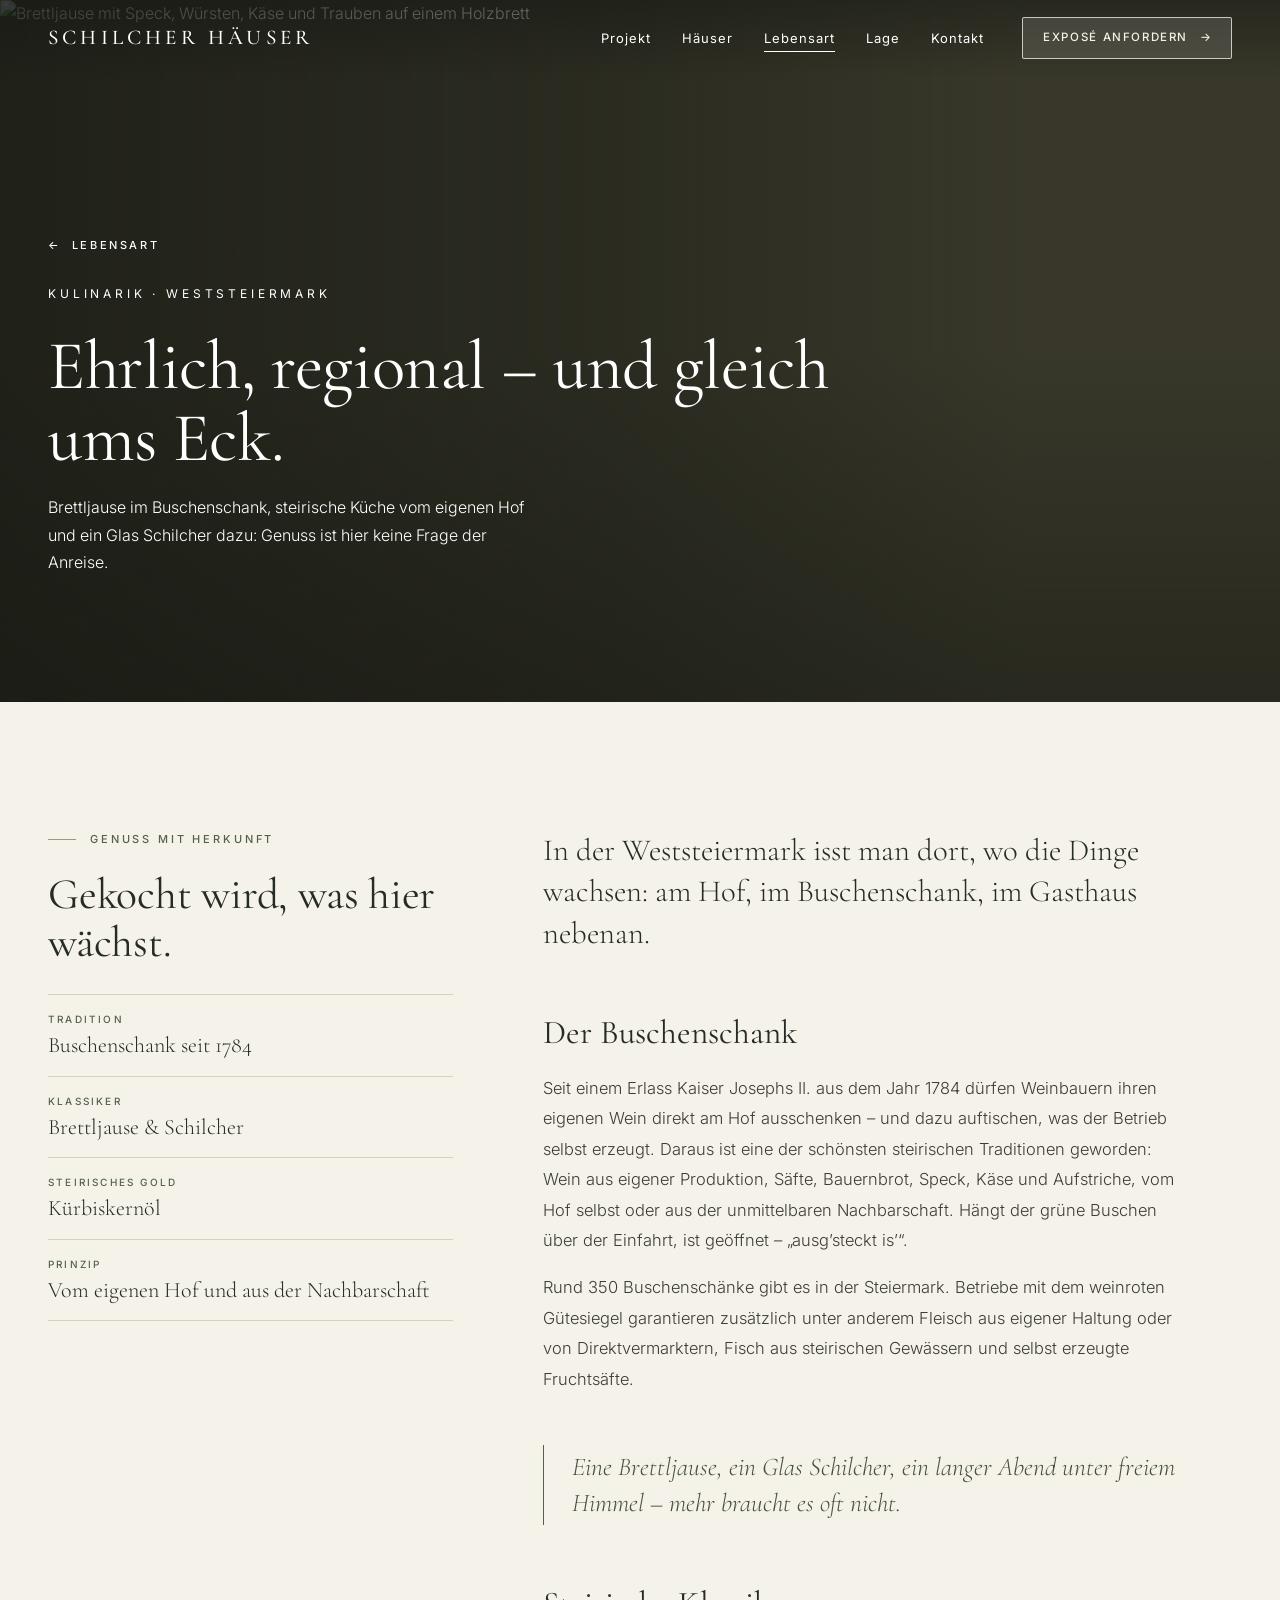
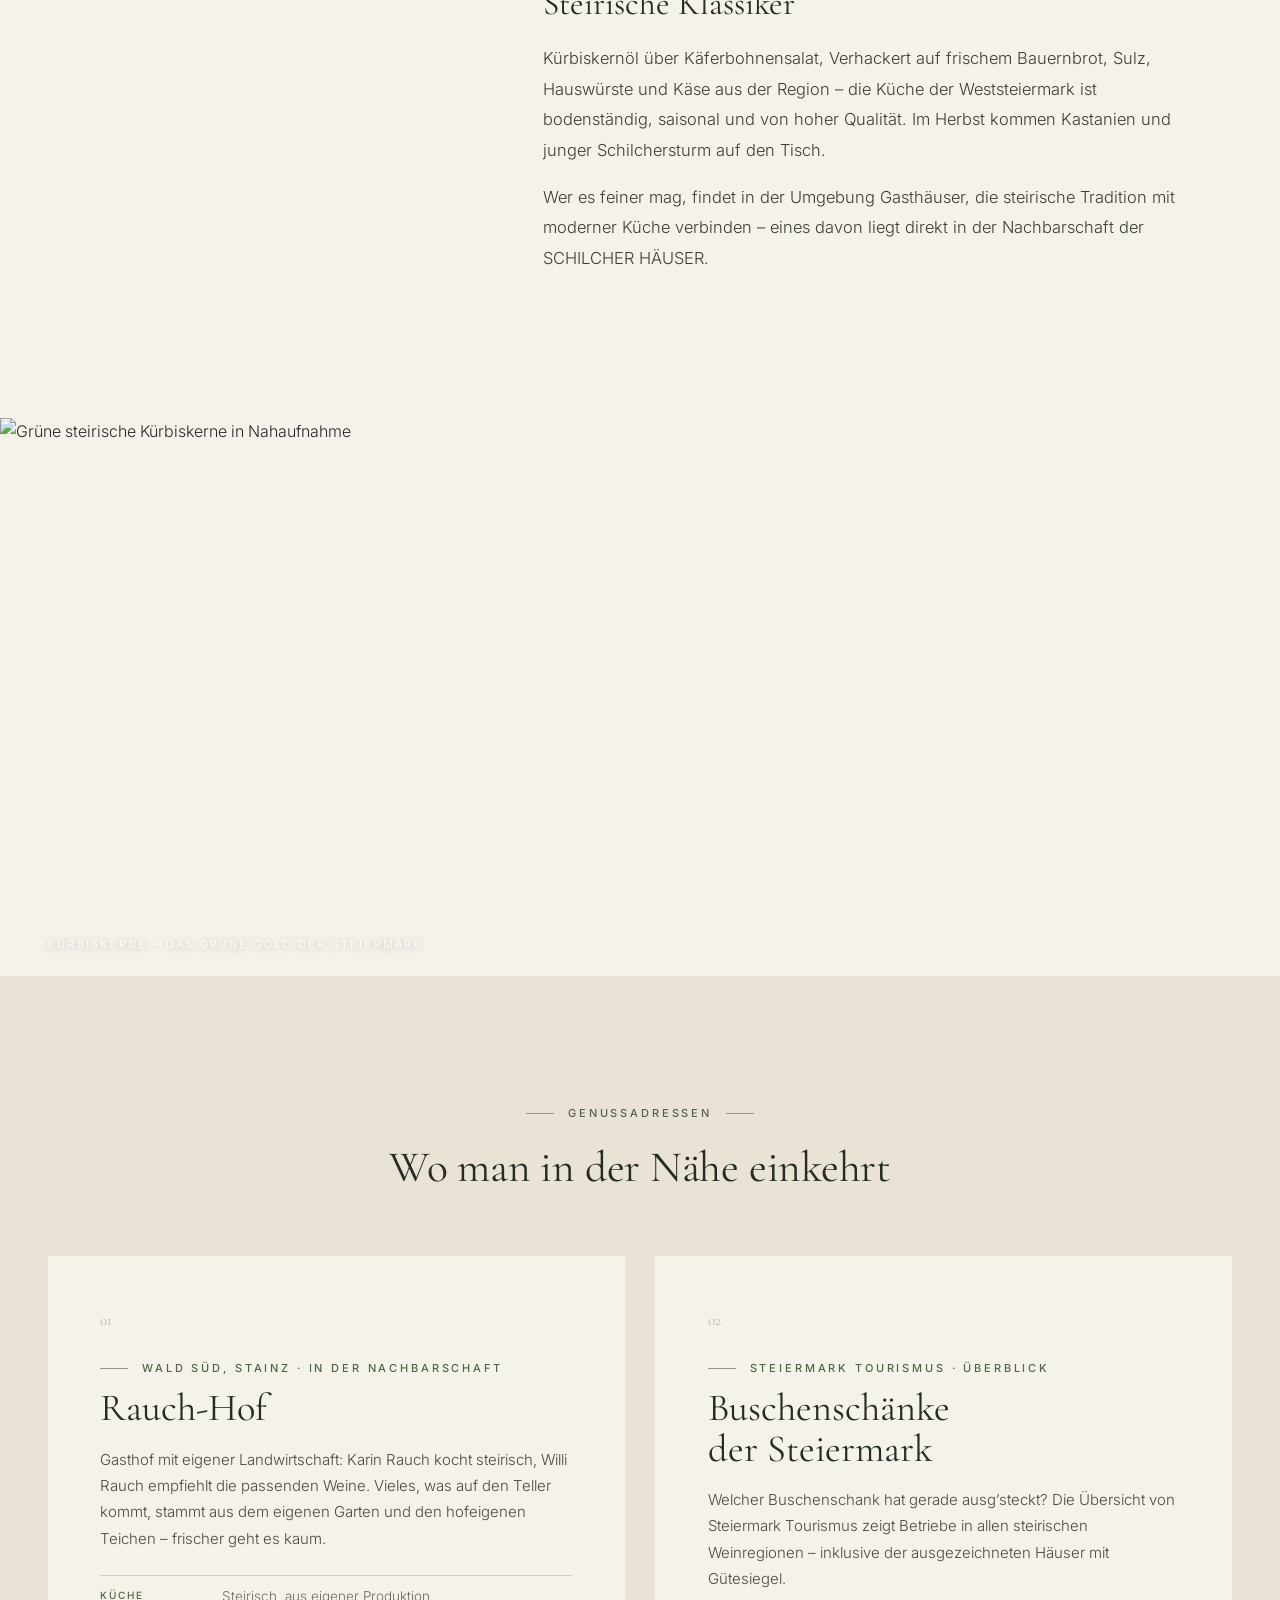
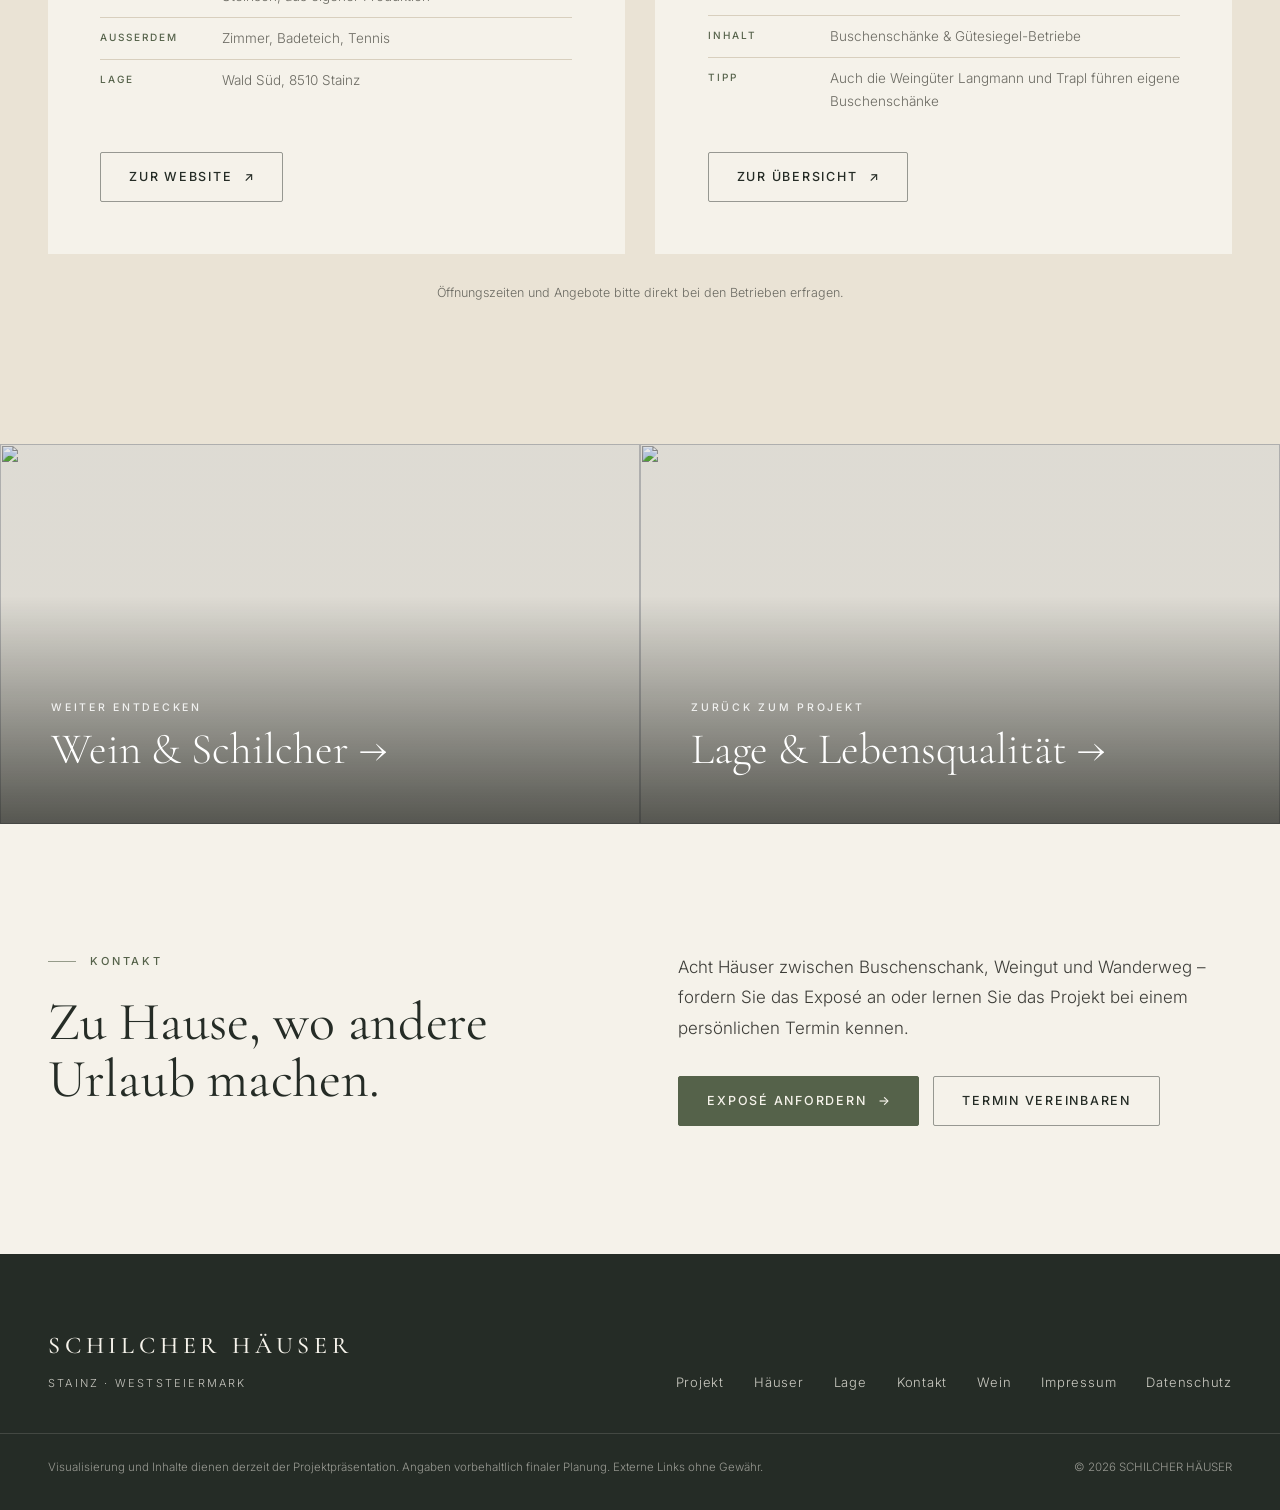
==== kulinarik.html @ 87bd8e55 "Unterseiten Wein und Kulinarik, Fahrzeiten Graz/Klagenfurt - wein.html: Schilcher & Weststeiermark, " ====
<!doctype html>
<html lang="de">
<head>
  <meta charset="utf-8">
  <meta name="viewport" content="width=device-width, initial-scale=1">
  <title>Kulinarik & Buschenschank · Schilcher Häuser</title>
  <meta name="description" content="Buschenschank, Brettljause und steirische Küche – Kulinarik rund um die SCHILCHER HÄUSER in Stainz, Weststeiermark.">
  <meta name="theme-color" content="#F5F2EA">

  <link rel="preconnect" href="https://fonts.googleapis.com">
  <link rel="preconnect" href="https://fonts.gstatic.com" crossorigin>
  <link rel="preconnect" href="https://images.unsplash.com">
  <link href="https://fonts.googleapis.com/css2?family=Cormorant+Garamond:ital,wght@0,400;0,500;0,600;1,400&family=Inter:wght@300;400;500&display=swap" rel="stylesheet">
  <link rel="stylesheet" href="css/styles.css">
  <link rel="icon" href="data:image/svg+xml,%3Csvg xmlns='http://www.w3.org/2000/svg' viewBox='0 0 32 32'%3E%3Crect width='32' height='32' rx='6' fill='%23252C26'/%3E%3Ctext x='16' y='21.5' font-family='Georgia,serif' font-size='15' letter-spacing='1' fill='%23F5F2EA' text-anchor='middle'%3ESH%3C/text%3E%3C/svg%3E">
</head>
<body>

<a class="skip-link" href="#main">Zum Inhalt springen</a>

<header class="site-header" id="site-header">
  <div class="container header-inner">
    <a href="index.html" class="logo" aria-label="Schilcher Häuser – zur Startseite">SCHILCHER HÄUSER</a>
    <nav class="main-nav" id="main-nav" aria-label="Hauptnavigation">
      <ul>
        <li><a href="index.html#projekt">Projekt</a></li>
        <li><a href="index.html#haeuser">Häuser</a></li>
        <li><a href="index.html#lebensart" class="is-active">Lebensart</a></li>
        <li><a href="index.html#lage">Lage</a></li>
        <li><a href="index.html#kontakt">Kontakt</a></li>
      </ul>
      <button type="button" class="btn btn-primary btn-sm" data-modal="expose">Exposé anfordern <span class="arr" aria-hidden="true">→</span></button>
    </nav>
    <button class="nav-toggle" type="button" aria-controls="main-nav" aria-expanded="false" aria-label="Menü öffnen"><span></span><span></span></button>
  </div>
</header>

<main id="main">

<section class="hero page-hero" aria-label="Kulinarik">
  <img class="hero-img" data-img="jause" data-sizes="100vw" alt="Brettljause mit Speck, Würsten, Käse und Trauben auf einem Holzbrett" fetchpriority="high">
  <div class="hero-shade" aria-hidden="true"></div>
  <div class="container hero-content">
    <a class="crumb" href="index.html#lebensart"><span aria-hidden="true">←</span> Lebensart</a>
    <p class="hero-place">Kulinarik <span aria-hidden="true">·</span> Weststeiermark</p>
    <h1 class="hero-title">Ehrlich, regional – und gleich ums Eck.</h1>
    <p class="hero-sub">Brettljause im Buschenschank, steirische Küche vom eigenen Hof und ein Glas Schilcher dazu: Genuss ist hier keine Frage der Anreise.</p>
  </div>
</section>

<section class="article">
  <div class="container article-grid">
    <aside class="article-aside reveal">
      <p class="eyebrow">Genuss mit Herkunft</p>
      <h2 class="h-lg">Gekocht wird, was hier wächst.</h2>
      <dl class="fact-list">
        <div><dt>Tradition</dt><dd>Buschenschank seit 1784</dd></div>
        <div><dt>Klassiker</dt><dd>Brettljause &amp; Schilcher</dd></div>
        <div><dt>Steirisches Gold</dt><dd>Kürbiskernöl</dd></div>
        <div><dt>Prinzip</dt><dd>Vom eigenen Hof und aus der Nachbarschaft</dd></div>
      </dl>
    </aside>

    <div class="prose reveal">
      <p class="lead-xl">In der Weststeiermark isst man dort, wo die Dinge wachsen: am Hof, im Buschenschank, im Gasthaus nebenan.</p>

      <h2>Der Buschenschank</h2>
      <p>Seit einem Erlass Kaiser Josephs II. aus dem Jahr 1784 dürfen Weinbauern ihren eigenen Wein direkt am Hof ausschenken – und dazu auftischen, was der Betrieb selbst erzeugt. Daraus ist eine der schönsten steirischen Traditionen geworden: Wein aus eigener Produktion, Säfte, Bauernbrot, Speck, Käse und Aufstriche, vom Hof selbst oder aus der unmittelbaren Nachbarschaft. Hängt der grüne Buschen über der Einfahrt, ist geöffnet – „ausg’steckt is’“.</p>
      <p>Rund 350 Buschenschänke gibt es in der Steiermark. Betriebe mit dem weinroten Gütesiegel garantieren zusätzlich unter anderem Fleisch aus eigener Haltung oder von Direktvermarktern, Fisch aus steirischen Gewässern und selbst erzeugte Fruchtsäfte.</p>

      <blockquote>Eine Brettljause, ein Glas Schilcher, ein langer Abend unter freiem Himmel – mehr braucht es oft nicht.</blockquote>

      <h2>Steirische Klassiker</h2>
      <p>Kürbiskernöl über Käferbohnensalat, Verhackert auf frischem Bauernbrot, Sulz, Hauswürste und Käse aus der Region – die Küche der Weststeiermark ist bodenständig, saisonal und von hoher Qualität. Im Herbst kommen Kastanien und junger Schilchersturm auf den Tisch.</p>
      <p>Wer es feiner mag, findet in der Umgebung Gasthäuser, die steirische Tradition mit moderner Küche verbinden – eines davon liegt direkt in der Nachbarschaft der SCHILCHER HÄUSER.</p>
    </div>
  </div>
</section>

<figure class="image-band reveal-img">
  <img data-img="pumpkin" data-sizes="100vw" loading="lazy" alt="Grüne steirische Kürbiskerne in Nahaufnahme">
  <figcaption>Kürbiskerne – das grüne Gold der Steiermark</figcaption>
</figure>

<section class="section section-sand" aria-labelledby="genuss-title">
  <div class="container">
    <header class="section-head reveal">
      <p class="eyebrow">Genussadressen</p>
      <h2 class="h-lg" id="genuss-title">Wo man in der Nähe einkehrt</h2>
    </header>

    <div class="partner-grid">
      <article class="partner reveal">
        <span class="partner-num">01</span>
        <p class="eyebrow">Wald Süd, Stainz · in der Nachbarschaft</p>
        <h3>Rauch-Hof</h3>
        <p>Gasthof mit eigener Landwirtschaft: Karin Rauch kocht steirisch, Willi Rauch empfiehlt die passenden Weine. Vieles, was auf den Teller kommt, stammt aus dem eigenen Garten und den hofeigenen Teichen – frischer geht es kaum.</p>
        <ul class="partner-meta">
          <li><span>Küche</span><span>Steirisch, aus eigener Produktion</span></li>
          <li><span>Außerdem</span><span>Zimmer, Badeteich, Tennis</span></li>
          <li><span>Lage</span><span>Wald Süd, 8510 Stainz</span></li>
        </ul>
        <a class="btn btn-ghost" href="https://www.rauch-hof.at/" target="_blank" rel="noopener">Zur Website <span class="arr" aria-hidden="true">↗</span></a>
      </article>

      <article class="partner reveal">
        <span class="partner-num">02</span>
        <p class="eyebrow">Steiermark Tourismus · Überblick</p>
        <h3>Buschenschänke<br>der Steiermark</h3>
        <p>Welcher Buschenschank hat gerade ausg’steckt? Die Übersicht von Steiermark Tourismus zeigt Betriebe in allen steirischen Weinregionen – inklusive der ausgezeichneten Häuser mit Gütesiegel.</p>
        <ul class="partner-meta">
          <li><span>Inhalt</span><span>Buschenschänke &amp; Gütesiegel-Betriebe</span></li>
          <li><span>Tipp</span><span>Auch die Weingüter Langmann und Trapl führen eigene Buschenschänke</span></li>
        </ul>
        <a class="btn btn-ghost" href="https://www.steiermark.com/de/Steiermark/Kulinarik-erleben/Gastronomie/Buschenschaenken" target="_blank" rel="noopener">Zur Übersicht <span class="arr" aria-hidden="true">↗</span></a>
      </article>
    </div>
    <p class="partner-note">Öffnungszeiten und Angebote bitte direkt bei den Betrieben erfragen.</p>
  </div>
</section>

<nav class="next-page" aria-label="Weiter entdecken">
  <a href="wein.html">
    <img data-img="cellar" data-sizes="(min-width: 960px) 50vw, 100vw" loading="lazy" alt="">
    <div class="np-text"><p class="np-label">Weiter entdecken</p><p class="np-title">Wein &amp; Schilcher →</p></div>
  </a>
  <a href="index.html#lage">
    <img data-img="landscape" data-sizes="(min-width: 960px) 50vw, 100vw" loading="lazy" alt="">
    <div class="np-text"><p class="np-label">Zurück zum Projekt</p><p class="np-title">Lage &amp; Lebensqualität →</p></div>
  </a>
</nav>

<section class="section kontakt" aria-labelledby="kontakt-title">
  <div class="container kontakt-grid">
    <div class="reveal">
      <p class="eyebrow">Kontakt</p>
      <h2 class="h-xl" id="kontakt-title">Zu Hause, wo andere Urlaub machen.</h2>
    </div>
    <div class="kontakt-body reveal">
      <p class="lead">Acht Häuser zwischen Buschenschank, Weingut und Wanderweg – fordern Sie das Exposé an oder lernen Sie das Projekt bei einem persönlichen Termin kennen.</p>
      <div class="btn-row">
        <button type="button" class="btn btn-primary" data-modal="expose">Exposé anfordern <span class="arr" aria-hidden="true">→</span></button>
        <button type="button" class="btn btn-ghost" data-modal="termin">Termin vereinbaren</button>
      </div>
    </div>
  </div>
</section>

</main>

<footer class="site-footer">
  <div class="container footer-top">
    <div class="footer-brand">
      <p class="logo logo-light">SCHILCHER HÄUSER</p>
      <p>Stainz · Weststeiermark</p>
    </div>
    <nav class="footer-nav" aria-label="Footer">
      <a href="index.html#projekt">Projekt</a>
      <a href="index.html#haeuser">Häuser</a>
      <a href="index.html#lage">Lage</a>
      <a href="index.html#kontakt">Kontakt</a>
      <a href="wein.html">Wein</a>
      <button type="button" data-modal="impressum">Impressum</button>
      <button type="button" data-modal="datenschutz">Datenschutz</button>
    </nav>
  </div>
  <div class="container footer-bottom">
    <p>Visualisierung und Inhalte dienen derzeit der Projektpräsentation. Angaben vorbehaltlich finaler Planung. Externe Links ohne Gewähr.</p>
    <p>© <span id="year">2026</span> SCHILCHER HÄUSER</p>
  </div>
</footer>

<script src="js/images.js"></script>
<script src="js/data.js"></script>
<script src="js/main.js"></script>
</body>
</html>
---- css/styles.css ----
/* =====================================================================
   SCHILCHER HÄUSER – Stylesheet
   ===================================================================== */

:root {
  --ivory:   #F5F2EA;
  --sand:    #EAE3D5;
  --sand-2:  #E2D9C6;
  --taupe:   #B8AC97;
  --dark:    #252C26;
  --olive:   #55624A;
  --olive-2: #46523C;
  --green:   #477A45;
  --text:    #292929;
  --muted:   #6B6A62;
  --line:    #D8CFBE;
  --white:   #FFFDF8;

  --serif: "Cormorant Garamond", "EB Garamond", Georgia, "Times New Roman", serif;
  --sans:  "Inter", "Helvetica Neue", Helvetica, Arial, sans-serif;

  --container: 1240px;
  --gutter: clamp(20px, 4vw, 48px);
  --header-h: 76px;
  --ease: cubic-bezier(.22, .61, .36, 1);
  --radius: 2px;
}

*, *::before, *::after { box-sizing: border-box; }

html {
  scroll-behavior: smooth;
  scroll-padding-top: calc(var(--header-h) - 1px);
  -webkit-text-size-adjust: 100%;
}

body {
  margin: 0;
  background: var(--ivory);
  color: var(--text);
  font-family: var(--sans);
  font-weight: 300;
  font-size: 16px;
  line-height: 1.7;
  -webkit-font-smoothing: antialiased;
  text-rendering: optimizeLegibility;
  overflow-x: hidden;
}
body.modal-open { overflow: hidden; }

img { display: block; max-width: 100%; }
a { color: inherit; }
button { font: inherit; color: inherit; }
p { margin: 0 0 1em; }

.container {
  width: 100%;
  max-width: calc(var(--container) + 2 * var(--gutter));
  margin-inline: auto;
  padding-inline: var(--gutter);
}

.skip-link {
  position: absolute; left: 12px; top: -60px; z-index: 200;
  background: var(--dark); color: var(--ivory); padding: 10px 16px; text-decoration: none;
}
.skip-link:focus { top: 12px; }

:focus-visible { outline: 1px solid var(--olive); outline-offset: 3px; }

/* ---------- Typografie ---------- */
.eyebrow {
  font-family: var(--sans);
  font-size: 11px;
  font-weight: 500;
  letter-spacing: .26em;
  text-transform: uppercase;
  color: var(--olive);
  margin: 0 0 22px;
  display: flex; align-items: center; gap: 14px;
}
.eyebrow::before {
  content: ""; width: 28px; height: 1px; background: currentColor; opacity: .6;
}
.section-head .eyebrow { justify-content: center; }
.section-head .eyebrow::after { content: ""; width: 28px; height: 1px; background: currentColor; opacity: .6; }

.h-xl, .h-lg, .hero-title, .cta-title, .mf-title, .hd-title {
  font-family: var(--serif);
  font-weight: 400;
  color: var(--dark);
  letter-spacing: -.005em;
  margin: 0;
}
.h-xl { font-size: clamp(2.4rem, 4.2vw, 3.9rem); line-height: 1.06; margin-bottom: 28px; }
.h-lg { font-size: clamp(2.1rem, 3.4vw, 3.1rem); line-height: 1.1; margin-bottom: 20px; }

.lead { font-size: 17px; line-height: 1.8; color: #3d3d38; max-width: 34em; }

.section-head { text-align: center; margin-bottom: clamp(40px, 5vw, 64px); }
.section-head .h-lg { margin-bottom: 0; }
.section-note {
  margin: 16px auto 0; max-width: 36em;
  font-size: 13px; color: var(--muted);
}

/* ---------- Buttons ---------- */
.btn {
  --bg: transparent; --fg: var(--dark); --bd: currentColor;
  display: inline-flex; align-items: center; justify-content: center; gap: 12px;
  min-height: 50px; padding: 0 28px;
  font-family: var(--sans); font-size: 12.5px; font-weight: 500;
  letter-spacing: .14em; text-transform: uppercase;
  text-decoration: none; white-space: nowrap;
  background: var(--bg); color: var(--fg);
  border: 1px solid var(--bd); border-radius: var(--radius);
  cursor: pointer;
  transition: background-color .35s var(--ease), color .35s var(--ease), border-color .35s var(--ease), transform .35s var(--ease);
}
.btn .arr { display: inline-block; transition: transform .35s var(--ease); font-family: var(--sans); letter-spacing: 0; }
.btn:hover .arr { transform: translateX(4px); }
.btn:active { transform: translateY(1px); }

.btn-primary { --bg: var(--olive); --fg: var(--ivory); --bd: var(--olive); }
.btn-primary:hover { --bg: var(--dark); --bd: var(--dark); }
.btn-ghost { --fg: var(--dark); --bd: rgba(37, 44, 38, .45); }
.btn-ghost:hover { --bg: var(--dark); --fg: var(--ivory); --bd: var(--dark); }
.btn-ghost-light { --fg: #fff; --bd: rgba(255, 255, 255, .7); backdrop-filter: blur(2px); }
.btn-ghost-light:hover { --bg: var(--ivory); --fg: var(--dark); --bd: var(--ivory); }
.btn-sm { min-height: 42px; padding: 0 20px; font-size: 11.5px; }
.btn-block { width: 100%; }

.btn-row { display: flex; flex-wrap: wrap; gap: 14px; }
.btn-row-center { justify-content: center; }

/* ---------- Header ---------- */
.site-header {
  position: fixed; inset: 0 0 auto 0; z-index: 100;
  height: var(--header-h);
  color: #fff;
  transition: background-color .45s var(--ease), color .45s var(--ease), box-shadow .45s var(--ease), height .45s var(--ease);
}
.site-header::before {
  content: ""; position: absolute; inset: 0; pointer-events: none;
  background: linear-gradient(to bottom, rgba(20, 22, 18, .45), rgba(20, 22, 18, 0));
  transition: opacity .45s var(--ease);
}
.site-header.is-solid {
  background: rgba(245, 242, 234, .96);
  color: var(--dark);
  box-shadow: 0 1px 0 var(--line);
  backdrop-filter: saturate(1.2) blur(8px);
}
.site-header.is-solid::before { opacity: 0; }

.header-inner {
  position: relative; height: 100%;
  display: flex; align-items: center; justify-content: space-between; gap: 24px;
}
.logo {
  font-family: var(--serif); font-weight: 500;
  font-size: 21px; letter-spacing: .2em;
  text-decoration: none; white-space: nowrap;
  margin: 0;
}

.main-nav { display: flex; align-items: center; gap: clamp(20px, 3vw, 44px); }
.main-nav ul { display: flex; gap: clamp(18px, 2.4vw, 36px); list-style: none; margin: 0; padding: 0; }
.main-nav ul a {
  position: relative;
  font-size: 13px; font-weight: 400; letter-spacing: .08em;
  text-decoration: none; padding: 6px 0;
}
.main-nav ul a::after {
  content: ""; position: absolute; left: 0; right: 0; bottom: 0; height: 1px;
  background: currentColor; transform: scaleX(0); transform-origin: right;
  transition: transform .4s var(--ease);
}
.main-nav ul a:hover::after, .main-nav ul a.is-active::after { transform: scaleX(1); transform-origin: left; }
.site-header:not(.is-solid) .main-nav .btn-primary { --bg: rgba(255,255,255,.12); --bd: rgba(255,255,255,.7); }
.site-header:not(.is-solid) .main-nav .btn-primary:hover { --bg: var(--ivory); --fg: var(--dark); --bd: var(--ivory); }

.nav-toggle {
  display: none;
  width: 44px; height: 44px; margin-right: -10px;
  background: none; border: 0; cursor: pointer; position: relative;
}
.nav-toggle span {
  position: absolute; left: 11px; right: 11px; height: 1px; background: currentColor;
  transition: transform .35s var(--ease), top .35s var(--ease);
}
.nav-toggle span:nth-child(1) { top: 18px; }
.nav-toggle span:nth-child(2) { top: 25px; }
.nav-open .nav-toggle span:nth-child(1) { top: 22px; transform: rotate(45deg); }
.nav-open .nav-toggle span:nth-child(2) { top: 22px; transform: rotate(-45deg); }

/* ---------- Hero ---------- */
.hero {
  position: relative;
  min-height: 100vh; min-height: 100svh;
  display: flex; align-items: center;
  color: #fff; overflow: hidden;
  background: #3b3a2c;
}
.hero-img {
  position: absolute; inset: 0; width: 100%; height: 100%;
  object-fit: cover; object-position: center 60%;
  transform: scale(1.06);
  animation: heroIn 2.4s var(--ease) forwards;
}
@keyframes heroIn { to { transform: scale(1); } }
.hero-shade {
  position: absolute; inset: 0;
  background:
    linear-gradient(90deg, rgba(22, 24, 18, .62) 0%, rgba(22, 24, 18, .32) 42%, rgba(22, 24, 18, 0) 72%),
    linear-gradient(0deg, rgba(22, 24, 18, .35) 0%, rgba(22, 24, 18, 0) 40%);
}
.hero-content { position: relative; padding-top: var(--header-h); padding-bottom: 60px; }
.hero-content > * { opacity: 0; transform: translateY(16px); animation: fadeUp 1.1s var(--ease) forwards; }
.hero-content > *:nth-child(1) { animation-delay: .25s; }
.hero-content > *:nth-child(2) { animation-delay: .4s; }
.hero-content > *:nth-child(3) { animation-delay: .6s; }
.hero-content > *:nth-child(4) { animation-delay: .8s; }
.hero-content > *:nth-child(5) { animation-delay: 1s; }
@keyframes fadeUp { to { opacity: 1; transform: none; } }

.hero-brand {
  font-family: var(--serif); font-weight: 400;
  font-size: clamp(2.6rem, 6.2vw, 5.4rem); line-height: 1;
  letter-spacing: .08em; margin: 0 0 14px;
}
.hero-place {
  font-size: 12px; font-weight: 400; letter-spacing: .32em; text-transform: uppercase;
  margin: 0 0 clamp(36px, 6vh, 64px); opacity: .9;
}
.hero-title {
  color: #fff; font-style: italic;
  font-size: clamp(1.9rem, 3.4vw, 3rem); line-height: 1.15;
  max-width: 16em; margin-bottom: 14px;
}
.hero-sub { font-size: 16px; max-width: 30em; opacity: .9; margin-bottom: 36px; }

.scroll-hint {
  position: absolute; left: 50%; bottom: 28px; transform: translateX(-50%);
  display: flex; flex-direction: column; align-items: center; gap: 12px;
  color: #fff; text-decoration: none; opacity: .85;
  font-size: 10px; letter-spacing: .3em; text-transform: uppercase;
}
.scroll-hint-line { position: relative; width: 1px; height: 48px; background: rgba(255,255,255,.3); overflow: hidden; }
.scroll-hint-line::after {
  content: ""; position: absolute; left: 0; top: -40%; width: 1px; height: 40%;
  background: #fff; animation: scrollLine 2.2s var(--ease) infinite;
}
@keyframes scrollLine { 0% { top: -40%; } 100% { top: 100%; } }

/* ---------- Sections ---------- */
.section { padding-block: clamp(80px, 10vw, 140px); }
.section-sand { background: var(--sand); }

/* ---------- Split (Projekt / Architektur) ---------- */
.split {
  display: grid;
  grid-template-columns: minmax(0, 1fr) minmax(0, 1.15fr);
  align-items: stretch;
  min-height: min(82vh, 760px);
}
.split-text {
  position: relative;
  display: flex; flex-direction: column; justify-content: center; align-items: flex-start;
  padding: clamp(72px, 9vw, 140px) clamp(32px, 6vw, 96px);
  padding-left: max(var(--gutter), calc((100vw - var(--container)) / 2));
}
.split-media { margin: 0; position: relative; overflow: hidden; min-height: 420px; }
.split-media img { position: absolute; inset: 0; width: 100%; height: 100%; object-fit: cover; }

.split-arch { grid-template-columns: minmax(0, 1.3fr) minmax(0, 1fr); background: var(--ivory); }
.split-arch .split-text {
  padding-left: clamp(32px, 6vw, 96px);
  padding-right: max(var(--gutter), calc((100vw - var(--container)) / 2));
}

.key-facts {
  display: flex; gap: clamp(24px, 4vw, 56px); margin: 24px 0 0; padding-top: 28px;
  border-top: 1px solid var(--line);
}
.key-facts div { margin: 0; }
.key-facts dt { font-family: var(--serif); font-size: 30px; line-height: 1.1; color: var(--dark); }
.key-facts dd { margin: 4px 0 0; font-size: 11px; letter-spacing: .2em; text-transform: uppercase; color: var(--muted); }

.arch-more { width: 100%; overflow: hidden; }
.arch-more-inner {
  display: grid; grid-template-columns: repeat(3, 1fr); gap: 28px;
  padding-top: 36px; margin-top: 36px; border-top: 1px solid var(--line);
}
.arch-more h3 { font-family: var(--serif); font-weight: 500; font-size: 24px; margin: 0 0 6px; color: var(--dark); }
.arch-more p { font-size: 14px; line-height: 1.65; color: var(--muted); margin: 0; }
.arch-more.is-open .arch-more-inner > div { animation: fadeUp .7s var(--ease) both; }
.arch-more.is-open .arch-more-inner > div:nth-child(2) { animation-delay: .08s; }
.arch-more.is-open .arch-more-inner > div:nth-child(3) { animation-delay: .16s; }
.arch-more-inner > div { opacity: 0; transform: translateY(10px); }
#arch-toggle[aria-expanded="true"] .arr { transform: rotate(90deg); }

.deco-branch {
  position: absolute; right: clamp(16px, 4vw, 56px); bottom: 28px;
  width: clamp(90px, 10vw, 150px); color: var(--olive); opacity: .45; pointer-events: none;
}

/* ---------- Bild-Zoom ---------- */
.img-zoom { position: relative; overflow: hidden; background: var(--sand-2); }
.img-zoom img { width: 100%; height: 100%; object-fit: cover; transition: transform 1.4s var(--ease); }
.world-card:hover .img-zoom img,
.taste-item:hover .img-zoom img,
.house-card:hover .img-zoom img { transform: scale(1.05); }

/* ---------- Die Welt rundherum ---------- */
.world-grid { display: grid; grid-template-columns: repeat(4, 1fr); gap: clamp(14px, 1.6vw, 24px); }
.world-card { position: relative; color: #fff; }
.world-card .img-zoom { aspect-ratio: 3 / 4; }
.world-card .img-zoom::after {
  content: ""; position: absolute; inset: 0;
  background: linear-gradient(to top, rgba(18, 20, 15, .72) 0%, rgba(18, 20, 15, .1) 45%, rgba(18, 20, 15, 0) 70%);
}
.world-caption { position: absolute; left: 0; right: 0; bottom: 0; padding: 28px; z-index: 1; }
.world-caption h3 { font-family: var(--serif); font-weight: 400; font-size: clamp(28px, 2.6vw, 38px); line-height: 1; margin: 0 0 10px; }
.world-caption p {
  font-size: 10.5px; font-weight: 500; letter-spacing: .24em; text-transform: uppercase; margin: 0;
  display: flex; align-items: center; justify-content: space-between; gap: 10px; opacity: .92;
}
.world-caption p::after { content: "→"; font-size: 15px; letter-spacing: 0; transition: transform .4s var(--ease); }
.world-card:hover .world-caption p::after { transform: translateX(5px); }

/* ---------- Häuser ---------- */
.house-grid { display: grid; grid-template-columns: repeat(4, 1fr); gap: clamp(16px, 2vw, 28px); }
.house-card {
  display: flex; flex-direction: column; text-align: left;
  background: var(--ivory); border: 1px solid transparent; padding: 0; cursor: pointer;
  transition: box-shadow .5s var(--ease), transform .5s var(--ease), border-color .5s var(--ease);
}
.house-card:hover { box-shadow: 0 22px 40px -24px rgba(37, 44, 38, .45); transform: translateY(-4px); }
.house-card .img-zoom { aspect-ratio: 4 / 3; }
.house-card .img-zoom img { position: absolute; inset: 0; }
.house-card-num {
  position: absolute; left: 14px; top: 14px; z-index: 1;
  font-size: 10px; font-weight: 500; letter-spacing: .2em; text-transform: uppercase;
  background: rgba(245, 242, 234, .92); color: var(--dark); padding: 6px 10px;
}
.house-card-body { padding: 22px 22px 20px; display: flex; flex-direction: column; flex: 1; }
.house-card h3 { font-family: var(--serif); font-weight: 400; font-size: 30px; line-height: 1; margin: 0 0 16px; color: var(--dark); }
.house-specs { list-style: none; margin: 0 0 18px; padding: 0; font-size: 13px; color: var(--muted); }
.house-specs li { display: flex; justify-content: space-between; gap: 12px; padding: 7px 0; border-bottom: 1px solid var(--line); }
.house-specs li span:last-child { color: var(--text); font-weight: 400; white-space: nowrap; }
.house-card-foot { margin-top: auto; display: flex; justify-content: space-between; align-items: center; gap: 8px; }
.house-price { font-size: 13px; font-weight: 500; color: var(--dark); }
.status { display: inline-flex; align-items: center; gap: 8px; font-size: 12px; color: var(--muted); }
.status-dot {
  width: 8px; height: 8px; border-radius: 50%; background: var(--green);
  box-shadow: 0 0 0 4px rgba(71, 122, 69, .14); flex: none;
}
.status-reserviert .status-dot { background: #C28B3C; box-shadow: 0 0 0 4px rgba(194, 139, 60, .15); }
.status-verkauft .status-dot { background: #9A8F80; box-shadow: none; }
.house-more {
  margin-top: 16px; font-size: 11px; font-weight: 500; letter-spacing: .2em; text-transform: uppercase; color: var(--olive);
  display: flex; align-items: center; gap: 8px;
}
.house-more::after { content: "→"; letter-spacing: 0; transition: transform .4s var(--ease); }
.house-card:hover .house-more::after { transform: translateX(4px); }

.house-card.is-highlight, .house-card.is-linked { border-color: var(--olive); }
.house-card.is-highlight { animation: pulseCard 2.2s var(--ease); }
@keyframes pulseCard {
  0% { box-shadow: 0 0 0 0 rgba(71, 122, 69, .55); }
  40% { box-shadow: 0 0 0 10px rgba(71, 122, 69, 0); }
  100% { box-shadow: 0 0 0 0 rgba(71, 122, 69, 0); }
}

/* ---------- Masterplan ---------- */
.masterplan {
  position: relative;
  padding-block: clamp(80px, 9vw, 130px);
  background:
    radial-gradient(ellipse at 70% 40%, rgba(255,255,255,.5), transparent 60%),
    #E4E3D3;
  overflow: hidden;
}
.mp-grid { display: grid; grid-template-columns: minmax(0, 1fr) minmax(0, 2.1fr); gap: clamp(32px, 5vw, 80px); align-items: center; }
.mp-text p { color: #4a4a43; max-width: 26em; }
.mp-hint { display: flex; align-items: center; gap: 10px; font-size: 13px; color: var(--muted) !important; margin-top: 28px; }
.mp-hint .dot { width: 8px; height: 8px; border-radius: 50%; background: var(--green); box-shadow: 0 0 0 4px rgba(71,122,69,.15); }
.mp-figure { position: relative; margin: 0; }
.mp-canvas svg { display: block; width: 100%; height: auto; }
.mp-figure figcaption { margin-top: 14px; font-size: 11.5px; letter-spacing: .04em; color: var(--muted); text-align: right; }

.mp-lot { cursor: pointer; }
.mp-lot path.lot-shape { transition: fill .35s var(--ease), stroke .35s var(--ease); }
.mp-lot:hover path.lot-shape, .mp-lot.is-active path.lot-shape, .mp-lot:focus-visible path.lot-shape { fill: #DED9B2; stroke: var(--olive); }
.mp-lot:focus { outline: none; }
.pin-inner { transition: transform .35s var(--ease); }
.pin circle, .pin text { transition: fill .35s var(--ease), stroke .35s var(--ease); }
.pin.is-active .pin-inner { transform: scale(1.3); }
.pin.is-active circle { fill: var(--green); stroke: var(--ivory); }
.pin.is-active text { fill: #fff; }

.mp-tooltip {
  position: absolute; left: 0; top: 0; pointer-events: none; z-index: 3;
  background: var(--dark); color: var(--ivory);
  padding: 12px 16px; min-width: 170px;
  font-size: 12px; line-height: 1.5;
  opacity: 0; transform: translate(-50%, calc(-100% - 14px)) translateY(4px);
  transition: opacity .25s var(--ease), transform .25s var(--ease);
}
.mp-tooltip.is-visible { opacity: 1; transform: translate(-50%, calc(-100% - 14px)); }
.mp-tooltip strong { display: block; font-family: var(--serif); font-weight: 500; font-size: 20px; letter-spacing: .02em; margin-bottom: 2px; }
.mp-tooltip::after {
  content: ""; position: absolute; left: 50%; bottom: -6px; width: 12px; height: 12px;
  background: var(--dark); transform: translateX(-50%) rotate(45deg);
}

/* ---------- A Taste of West Styria ---------- */
.taste { background: var(--ivory); }
.taste-grid { display: grid; grid-template-columns: repeat(4, 1fr); gap: clamp(20px, 2.4vw, 36px); align-items: start; }
.taste-item:nth-child(even) { margin-top: clamp(40px, 6vw, 88px); }
.taste-item .img-zoom { aspect-ratio: 4 / 5; margin-bottom: 22px; }
.taste-item:nth-child(even) .img-zoom { aspect-ratio: 4 / 4.4; }
.taste-num { font-size: 10.5px; font-weight: 500; letter-spacing: .26em; text-transform: uppercase; color: var(--olive); margin: 0 0 10px; }
.taste-item h3 { font-family: var(--serif); font-weight: 400; font-size: clamp(24px, 2vw, 30px); line-height: 1.12; margin: 0 0 8px; color: var(--dark); }
.taste-sub { font-family: var(--serif); font-style: italic; font-size: 18px; color: var(--muted); margin: 0; }

/* ---------- Lage ---------- */
.lage-grid { display: grid; grid-template-columns: minmax(0, 1fr) minmax(0, 1.25fr); gap: clamp(40px, 6vw, 96px); align-items: center; }
.lage-list { list-style: none; margin: 34px 0 0; padding: 0; }
.lage-list li { display: flex; align-items: center; gap: 18px; padding: 16px 0; border-bottom: 1px solid var(--line); font-size: 15px; }
.lage-list li:first-child { border-top: 1px solid var(--line); }
.lage-list svg { width: 22px; height: 22px; flex: none; fill: none; stroke: var(--olive); stroke-width: 1.3; stroke-linecap: round; stroke-linejoin: round; }
.lage-address { margin-top: 26px; font-size: 11px; letter-spacing: .22em; text-transform: uppercase; color: var(--muted); }
.lage-map { margin: 0; }
#lage-map svg { display: block; width: 100%; height: auto; background: #F1EDE3; box-shadow: 0 30px 60px -40px rgba(37, 44, 38, .5); }
.lage-map figcaption { margin-top: 12px; font-size: 11.5px; color: var(--muted); text-align: right; }

/* ---------- CTA ---------- */
.cta {
  position: relative; overflow: hidden;
  min-height: clamp(520px, 78vh, 760px);
  display: flex; align-items: center; justify-content: center;
  color: #fff; text-align: center; background: #3a3127;
}
.cta-img { position: absolute; inset: 0; width: 100%; height: 100%; object-fit: cover; object-position: center 55%; }
.cta-shade { position: absolute; inset: 0; background: linear-gradient(0deg, rgba(20, 18, 14, .55), rgba(20, 18, 14, .3)); }
.cta-content { position: relative; }
.cta-title { color: #fff; font-size: clamp(2rem, 4.2vw, 3.6rem); line-height: 1.15; margin-bottom: 40px; }

/* ---------- Kontakt ---------- */
.kontakt-grid { display: grid; grid-template-columns: minmax(0, 1fr) minmax(0, 1fr); gap: clamp(40px, 6vw, 96px); align-items: start; }
.kontakt-grid .h-xl { margin-bottom: 0; }
.kontakt-body .lead { margin-bottom: 32px; }
.kontakt-facts { display: grid; grid-template-columns: 1fr 1fr; gap: 24px; margin: 44px 0 0; padding-top: 28px; border-top: 1px solid var(--line); }
.kontakt-facts div { margin: 0; }
.kontakt-facts dt { font-size: 10.5px; font-weight: 500; letter-spacing: .24em; text-transform: uppercase; color: var(--olive); margin-bottom: 8px; }
.kontakt-facts dd { margin: 0; font-size: 14.5px; line-height: 1.6; }

/* ---------- Footer ---------- */
.site-footer { background: var(--dark); color: rgba(245, 242, 234, .78); padding: 72px 0 32px; font-size: 13px; }
.footer-top { display: flex; justify-content: space-between; align-items: flex-end; gap: 40px; flex-wrap: wrap; padding-bottom: 40px; border-bottom: 1px solid rgba(245, 242, 234, .14); }
.footer-brand .logo { color: var(--ivory); font-size: 24px; margin-bottom: 8px; }
.footer-brand p:last-child { margin: 0; letter-spacing: .2em; text-transform: uppercase; font-size: 11px; }
.footer-nav { display: flex; flex-wrap: wrap; gap: 10px 30px; }
.footer-nav a, .footer-nav button {
  background: none; border: 0; padding: 0; cursor: pointer; text-decoration: none;
  font-size: 13px; letter-spacing: .06em; color: rgba(245, 242, 234, .8);
  transition: color .3s var(--ease);
}
.footer-nav a:hover, .footer-nav button:hover { color: #fff; }
.footer-bottom { display: flex; justify-content: space-between; gap: 24px; flex-wrap: wrap; padding-top: 24px; font-size: 11.5px; color: rgba(245, 242, 234, .55); }
.footer-bottom p { margin: 0; }

/* ---------- Modals ---------- */
.modal {
  border: 0; padding: 0; margin: auto;
  background: var(--ivory); color: var(--text);
  max-width: min(960px, calc(100vw - 32px));
  max-height: calc(100dvh - 32px);
  width: 100%;
  box-shadow: 0 40px 100px -30px rgba(10, 12, 9, .55);
  overflow: auto;
  opacity: 0; transform: translateY(14px) scale(.985);
  transition: opacity .4s var(--ease), transform .4s var(--ease);
}
.modal.is-visible { opacity: 1; transform: none; }
.modal::backdrop { background: rgba(26, 30, 25, 0); backdrop-filter: blur(0); transition: background .4s var(--ease), backdrop-filter .4s var(--ease); }
.modal.is-visible::backdrop { background: rgba(26, 30, 25, .62); backdrop-filter: blur(3px); }

.modal-close {
  position: absolute; right: 14px; top: 14px; z-index: 5;
  width: 44px; height: 44px; border: 0; border-radius: 50%;
  background: rgba(245, 242, 234, .92); cursor: pointer;
  transition: background .3s var(--ease), transform .3s var(--ease);
}
.modal-close::before, .modal-close::after {
  content: ""; position: absolute; left: 14px; right: 14px; top: 21.5px; height: 1px; background: var(--dark);
}
.modal-close::before { transform: rotate(45deg); }
.modal-close::after { transform: rotate(-45deg); }
.modal-close:hover { background: #fff; transform: rotate(90deg); }

.modal-house { display: none; }
.modal-house[open] { display: grid; grid-template-columns: 1.1fr 1fr; max-width: min(1080px, calc(100vw - 32px)); }
.hd-media { position: relative; min-height: 520px; background: var(--sand-2); }
.hd-media img { position: absolute; inset: 0; width: 100%; height: 100%; object-fit: cover; transition: opacity .35s var(--ease); }
.hd-badge {
  position: absolute; left: 16px; bottom: 16px;
  font-size: 10px; letter-spacing: .2em; text-transform: uppercase;
  background: rgba(37, 44, 38, .75); color: var(--ivory); padding: 6px 10px;
}
.hd-body { padding: clamp(32px, 4vw, 56px); display: flex; flex-direction: column; }
.hd-body .eyebrow { margin-bottom: 14px; }
.hd-title { font-size: clamp(2.4rem, 4vw, 3.4rem); line-height: 1; margin-bottom: 14px; }
.hd-status { display: flex; align-items: center; gap: 10px; font-size: 13px; color: var(--muted); margin-bottom: 26px; }
.hd-facts { display: grid; grid-template-columns: 1fr 1fr; gap: 0; margin: 0 0 24px; border-top: 1px solid var(--line); }
.hd-facts div { padding: 16px 0; border-bottom: 1px solid var(--line); }
.hd-facts div:nth-child(odd) { padding-right: 16px; }
.hd-facts div:nth-child(even) { padding-left: 16px; border-left: 1px solid var(--line); }
.hd-facts dt { font-size: 10px; font-weight: 500; letter-spacing: .22em; text-transform: uppercase; color: var(--olive); margin-bottom: 4px; }
.hd-facts dd { margin: 0; font-family: var(--serif); font-size: 26px; line-height: 1.1; color: var(--dark); }
.hd-text { font-size: 15px; line-height: 1.75; color: #45453f; }
.hd-note { font-size: 12px; color: var(--muted); margin-bottom: 28px; }
.hd-actions { margin-top: auto; display: flex; align-items: center; justify-content: space-between; gap: 16px; flex-wrap: wrap; }
.hd-nav { display: flex; gap: 8px; }
.hd-nav button {
  width: 46px; height: 46px; border: 1px solid var(--line); background: transparent; cursor: pointer;
  font-size: 16px; transition: background .3s var(--ease), border-color .3s var(--ease);
}
.hd-nav button:hover { background: var(--sand); border-color: var(--taupe); }

.modal-form { max-width: min(640px, calc(100vw - 32px)); }
.mf-inner { padding: clamp(36px, 5vw, 56px); }
.mf-title { font-size: clamp(2rem, 3.4vw, 2.6rem); line-height: 1.1; margin-bottom: 12px; padding-right: 40px; }
.mf-intro { color: var(--muted); margin-bottom: 28px; }
.demo-form { display: grid; gap: 18px; }
.field-row { display: grid; grid-template-columns: 1fr 1fr; gap: 18px; }
.field { display: flex; flex-direction: column; gap: 6px; }
.field label { font-size: 10.5px; font-weight: 500; letter-spacing: .2em; text-transform: uppercase; color: var(--olive); }
.field input, .field select, .field textarea {
  width: 100%; font: inherit; font-size: 15px; font-weight: 400; color: var(--text);
  background: transparent; border: 0; border-bottom: 1px solid var(--taupe); border-radius: 0;
  padding: 10px 0; transition: border-color .3s var(--ease);
  appearance: none; -webkit-appearance: none;
}
.field select {
  background-image: url("data:image/svg+xml,%3Csvg xmlns='http://www.w3.org/2000/svg' width='12' height='8' viewBox='0 0 12 8'%3E%3Cpath d='M1 1l5 5 5-5' fill='none' stroke='%2355624A' stroke-width='1.3'/%3E%3C/svg%3E");
  background-repeat: no-repeat; background-position: right 4px center; padding-right: 24px; cursor: pointer;
}
.field textarea { resize: vertical; min-height: 84px; }
.field input:focus, .field select:focus, .field textarea:focus { outline: none; border-bottom-color: var(--dark); }
.field.is-invalid input { border-bottom-color: #A2493D; }
.field.is-invalid label::after { content: " – bitte ausfüllen"; text-transform: none; letter-spacing: 0; color: #A2493D; font-weight: 400; }
.check { display: flex; align-items: flex-start; gap: 12px; font-size: 14px; cursor: pointer; margin: 6px 0 8px; }
.check input { width: 18px; height: 18px; margin: 3px 0 0; accent-color: var(--olive); flex: none; }

.mf-success { text-align: center; padding: 24px 0 8px; }
.mf-success .mf-title { padding-right: 0; }
.mf-success p { color: var(--muted); margin-bottom: 30px; }
.success-mark {
  display: block; width: 64px; height: 64px; margin: 0 auto 26px; border-radius: 50%;
  border: 1px solid var(--olive); position: relative;
  animation: popIn .6s var(--ease) both;
}
.success-mark::after {
  content: ""; position: absolute; left: 23px; top: 18px; width: 14px; height: 24px;
  border-right: 1.5px solid var(--olive); border-bottom: 1.5px solid var(--olive);
  transform: rotate(45deg);
}
@keyframes popIn { from { opacity: 0; transform: scale(.7); } to { opacity: 1; transform: none; } }

.modal-text { max-width: min(560px, calc(100vw - 32px)); padding: clamp(36px, 5vw, 52px); }
.modal-text p:not(.eyebrow) { color: #4a4a43; }

/* ---------- Scroll-Reveal ---------- */
.reveal { opacity: 0; transform: translateY(26px); transition: opacity 1.1s var(--ease), transform 1.1s var(--ease); }
.reveal.is-in { opacity: 1; transform: none; }
.world-grid .reveal:nth-child(2), .taste-grid .reveal:nth-child(2) { transition-delay: .1s; }
.world-grid .reveal:nth-child(3), .taste-grid .reveal:nth-child(3) { transition-delay: .2s; }
.world-grid .reveal:nth-child(4), .taste-grid .reveal:nth-child(4) { transition-delay: .3s; }
.reveal-img img { transform: scale(1.08); transition: transform 1.8s var(--ease); }
.reveal-img.is-in img { transform: scale(1); }
.house-grid .reveal { transition-delay: calc(var(--i, 0) * 70ms); }

/* ---------- Responsive ---------- */
@media (max-width: 1100px) {
  .main-nav ul { gap: 20px; }
  .house-grid { grid-template-columns: repeat(2, 1fr); }
  .world-grid { grid-template-columns: repeat(2, 1fr); }
  .world-card .img-zoom { aspect-ratio: 4 / 3.6; }
  .taste-grid { grid-template-columns: repeat(2, 1fr); }
  .mp-grid { grid-template-columns: 1fr; }
  .mp-text { max-width: 640px; }
}

@media (max-width: 960px) {
  :root { --header-h: 66px; }
  .nav-toggle { display: block; }
  .main-nav {
    position: fixed; inset: var(--header-h) 0 auto 0;
    flex-direction: column; align-items: stretch; gap: 0;
    background: var(--ivory); color: var(--dark);
    padding: 12px var(--gutter) 28px;
    box-shadow: 0 20px 30px -20px rgba(0,0,0,.25);
    transform: translateY(-8px); opacity: 0; visibility: hidden;
    transition: opacity .35s var(--ease), transform .35s var(--ease), visibility 0s .35s;
  }
  .nav-open .main-nav { opacity: 1; transform: none; visibility: visible; transition-delay: 0s; }
  .nav-open .site-header { background: var(--ivory); color: var(--dark); }
  .nav-open .site-header::before { opacity: 0; }
  .main-nav ul { flex-direction: column; gap: 0; }
  .main-nav ul a { display: block; font-family: var(--serif); font-size: 26px; letter-spacing: 0; padding: 12px 0; border-bottom: 1px solid var(--line); }
  .main-nav ul a::after { display: none; }
  .main-nav .btn { margin-top: 24px; min-height: 50px; }
  .site-header:not(.is-solid) .main-nav .btn-primary { --bg: var(--olive); --bd: var(--olive); --fg: var(--ivory); }

  .split, .split-arch { grid-template-columns: 1fr; min-height: 0; }
  .split-text, .split-arch .split-text { padding: 72px var(--gutter); }
  .split-media { min-height: 0; aspect-ratio: 4 / 3; }
  .split-arch .split-media { order: -1; }
  .split-intro .split-media { order: 1; }

  .lage-grid, .kontakt-grid { grid-template-columns: 1fr; }
  .modal-house[open] { display: block; }
  .hd-media { min-height: 0; aspect-ratio: 16 / 10; }
}

@media (max-width: 640px) {
  body { font-size: 15px; }
  .logo { font-size: 17px; letter-spacing: .16em; }
  .hero { align-items: flex-end; }
  .hero-content { padding-bottom: 84px; }
  .scroll-hint { bottom: 18px; }
  .scroll-hint-label { display: none; }
  .scroll-hint-line { height: 34px; }
  .hero-shade { background: linear-gradient(0deg, rgba(22,24,18,.75) 0%, rgba(22,24,18,.35) 55%, rgba(22,24,18,.15) 100%); }
  .hero-brand { letter-spacing: .05em; }
  .btn-row .btn { flex: 1 1 100%; }
  .house-grid { grid-template-columns: 1fr; }
  .world-grid { grid-template-columns: 1fr; }
  .world-card .img-zoom { aspect-ratio: 4 / 3; }
  .taste-grid { grid-template-columns: 1fr; gap: 48px; }
  .taste-item:nth-child(even) { margin-top: 0; }
  .taste-item .img-zoom, .taste-item:nth-child(even) .img-zoom { aspect-ratio: 4 / 3.4; }
  .arch-more-inner { grid-template-columns: 1fr; gap: 20px; }
  .key-facts dt { font-size: 24px; }
  .field-row { grid-template-columns: 1fr; }
  .kontakt-facts { grid-template-columns: 1fr; }
  .footer-top { flex-direction: column; align-items: flex-start; }
  .modal { max-height: calc(100dvh - 20px); max-width: calc(100vw - 20px); }
  .hd-facts dd { font-size: 22px; }
  .deco-branch { display: none; }
}

@media (prefers-reduced-motion: reduce) {
  html { scroll-behavior: auto; }
  *, *::before, *::after { animation-duration: .01ms !important; animation-iteration-count: 1 !important; transition-duration: .01ms !important; }
  .reveal, .hero-content > * { opacity: 1; transform: none; }
}

/* =====================================================================
   Verlinkte Kacheln & Unterseiten (Wein, Kulinarik)
   ===================================================================== */
.world-link { display: block; text-decoration: none; }
.world-card:not(.world-link) .world-caption p::after { content: none; }
.world-link .world-caption p::after { content: "→"; font-size: 15px; letter-spacing: 0; }
.world-link:hover .world-caption p::after { transform: translateX(4px); }

.page-hero { min-height: 78vh; min-height: 78svh; align-items: flex-end; }
.page-hero .hero-shade { background: linear-gradient(90deg, rgba(22,24,18,.72) 0%, rgba(22,24,18,.42) 48%, rgba(22,24,18,.08) 80%), linear-gradient(0deg, rgba(22,24,18,.45) 0%, rgba(22,24,18,0) 50%); }
.page-hero .hero-content { padding-bottom: clamp(64px, 10vh, 120px); }
.page-hero .hero-title { font-style: normal; font-size: clamp(2.6rem, 5.4vw, 4.8rem); line-height: 1.04; max-width: 13em; margin-bottom: 20px; }
.page-hero .hero-place { margin-bottom: 26px; }
.crumb { display: inline-flex; align-items: center; gap: 10px; color: #fff; text-decoration: none; font-size: 11px; font-weight: 500; letter-spacing: .24em; text-transform: uppercase; opacity: .85; margin-bottom: 30px; }
.crumb:hover { opacity: 1; }

.article { padding-block: clamp(80px, 10vw, 140px); }
.article-grid { display: grid; grid-template-columns: minmax(0, 1fr) minmax(0, 1.7fr); gap: clamp(40px, 7vw, 120px); align-items: start; }
.article-aside { position: sticky; top: calc(var(--header-h) + 40px); }
.article-aside .h-lg { margin-bottom: 28px; }
.fact-list { margin: 0; border-top: 1px solid var(--line); }
.fact-list div { padding: 16px 0; border-bottom: 1px solid var(--line); }
.fact-list dt { font-size: 10px; font-weight: 500; letter-spacing: .22em; text-transform: uppercase; color: var(--olive); margin-bottom: 4px; }
.fact-list dd { margin: 0; font-family: var(--serif); font-size: 22px; line-height: 1.25; color: var(--dark); }
.prose { max-width: 40em; }
.prose .lead-xl { font-family: var(--serif); font-size: clamp(1.6rem, 2.4vw, 2.1rem); line-height: 1.35; color: var(--dark); margin-bottom: 1.2em; }
.prose h2 { font-family: var(--serif); font-weight: 400; font-size: clamp(1.8rem, 2.6vw, 2.4rem); line-height: 1.15; color: var(--dark); margin: 1.8em 0 .6em; }
.prose p { font-size: 16.5px; line-height: 1.85; color: #3d3d38; }
.prose blockquote { margin: 2em 0; padding: 4px 0 4px 28px; border-left: 1px solid var(--olive); font-family: var(--serif); font-style: italic; font-size: clamp(1.4rem, 2vw, 1.75rem); line-height: 1.4; color: var(--olive-2); }

.image-band { position: relative; height: clamp(320px, 62vh, 640px); overflow: hidden; margin: 0; }
.image-band img { position: absolute; inset: 0; width: 100%; height: 100%; object-fit: cover; }
.image-band figcaption { position: absolute; left: var(--gutter); bottom: 22px; color: #fff; font-size: 11px; letter-spacing: .2em; text-transform: uppercase; text-shadow: 0 1px 8px rgba(0,0,0,.4); }

.partner-grid { display: grid; grid-template-columns: repeat(2, minmax(0, 1fr)); gap: clamp(20px, 2.4vw, 32px); }
.partner {
  position: relative; display: flex; flex-direction: column;
  background: var(--ivory); padding: clamp(32px, 4vw, 52px);
  border: 1px solid transparent; transition: border-color .4s var(--ease), box-shadow .4s var(--ease), transform .4s var(--ease);
}
.partner:hover { border-color: var(--line); box-shadow: 0 24px 50px -30px rgba(37,44,38,.35); transform: translateY(-3px); }
.partner-num { font-family: var(--serif); font-size: 15px; color: var(--taupe); margin-bottom: 26px; }
.partner .eyebrow { margin-bottom: 12px; font-size: 11px; line-height: 1.5; color: var(--olive); }
.partner h3 { font-family: var(--serif); font-weight: 400; font-size: clamp(2rem, 3vw, 2.7rem); line-height: 1.05; color: var(--dark); margin: 0 0 18px; }
.partner p { color: #4a4a43; font-size: 15px; line-height: 1.75; }
.partner-meta { list-style: none; margin: 8px 0 30px; padding: 0; font-size: 13.5px; color: var(--muted); }
.partner-meta li { padding: 9px 0; border-top: 1px solid var(--line); display: flex; gap: 14px; }
.partner-meta li span:first-child { min-width: 108px; font-size: 10px; font-weight: 500; letter-spacing: .2em; text-transform: uppercase; color: var(--olive); padding-top: 2px; }
.partner .btn { margin-top: auto; align-self: flex-start; }
.partner-note { margin-top: 28px; text-align: center; font-size: 12.5px; color: var(--muted); }

.next-page { display: grid; grid-template-columns: 1fr 1fr; min-height: 380px; text-decoration: none; color: #fff; }
.next-page > a { position: relative; overflow: hidden; display: flex; align-items: flex-end; padding: clamp(28px, 4vw, 56px); text-decoration: none; color: #fff; min-height: 340px; }
.next-page img { position: absolute; inset: 0; width: 100%; height: 100%; object-fit: cover; transition: transform 1.4s var(--ease); }
.next-page > a::before { content: ""; position: absolute; inset: 0; z-index: 1; background: linear-gradient(0deg, rgba(18,20,15,.7), rgba(18,20,15,.1) 60%); }
.next-page > a:hover img { transform: scale(1.05); }
.next-page .np-text { position: relative; z-index: 2; }
.next-page .np-label { font-size: 10.5px; font-weight: 500; letter-spacing: .26em; text-transform: uppercase; opacity: .85; margin: 0 0 10px; }
.next-page .np-title { font-family: var(--serif); font-size: clamp(2rem, 3.4vw, 3rem); line-height: 1.05; margin: 0; }

@media (max-width: 960px) {
  .article-grid { grid-template-columns: 1fr; }
  .article-aside { position: static; }
  .partner-grid, .next-page { grid-template-columns: 1fr; }
}
@media (max-width: 640px) {
  .partner-meta li { flex-direction: column; gap: 2px; }
}
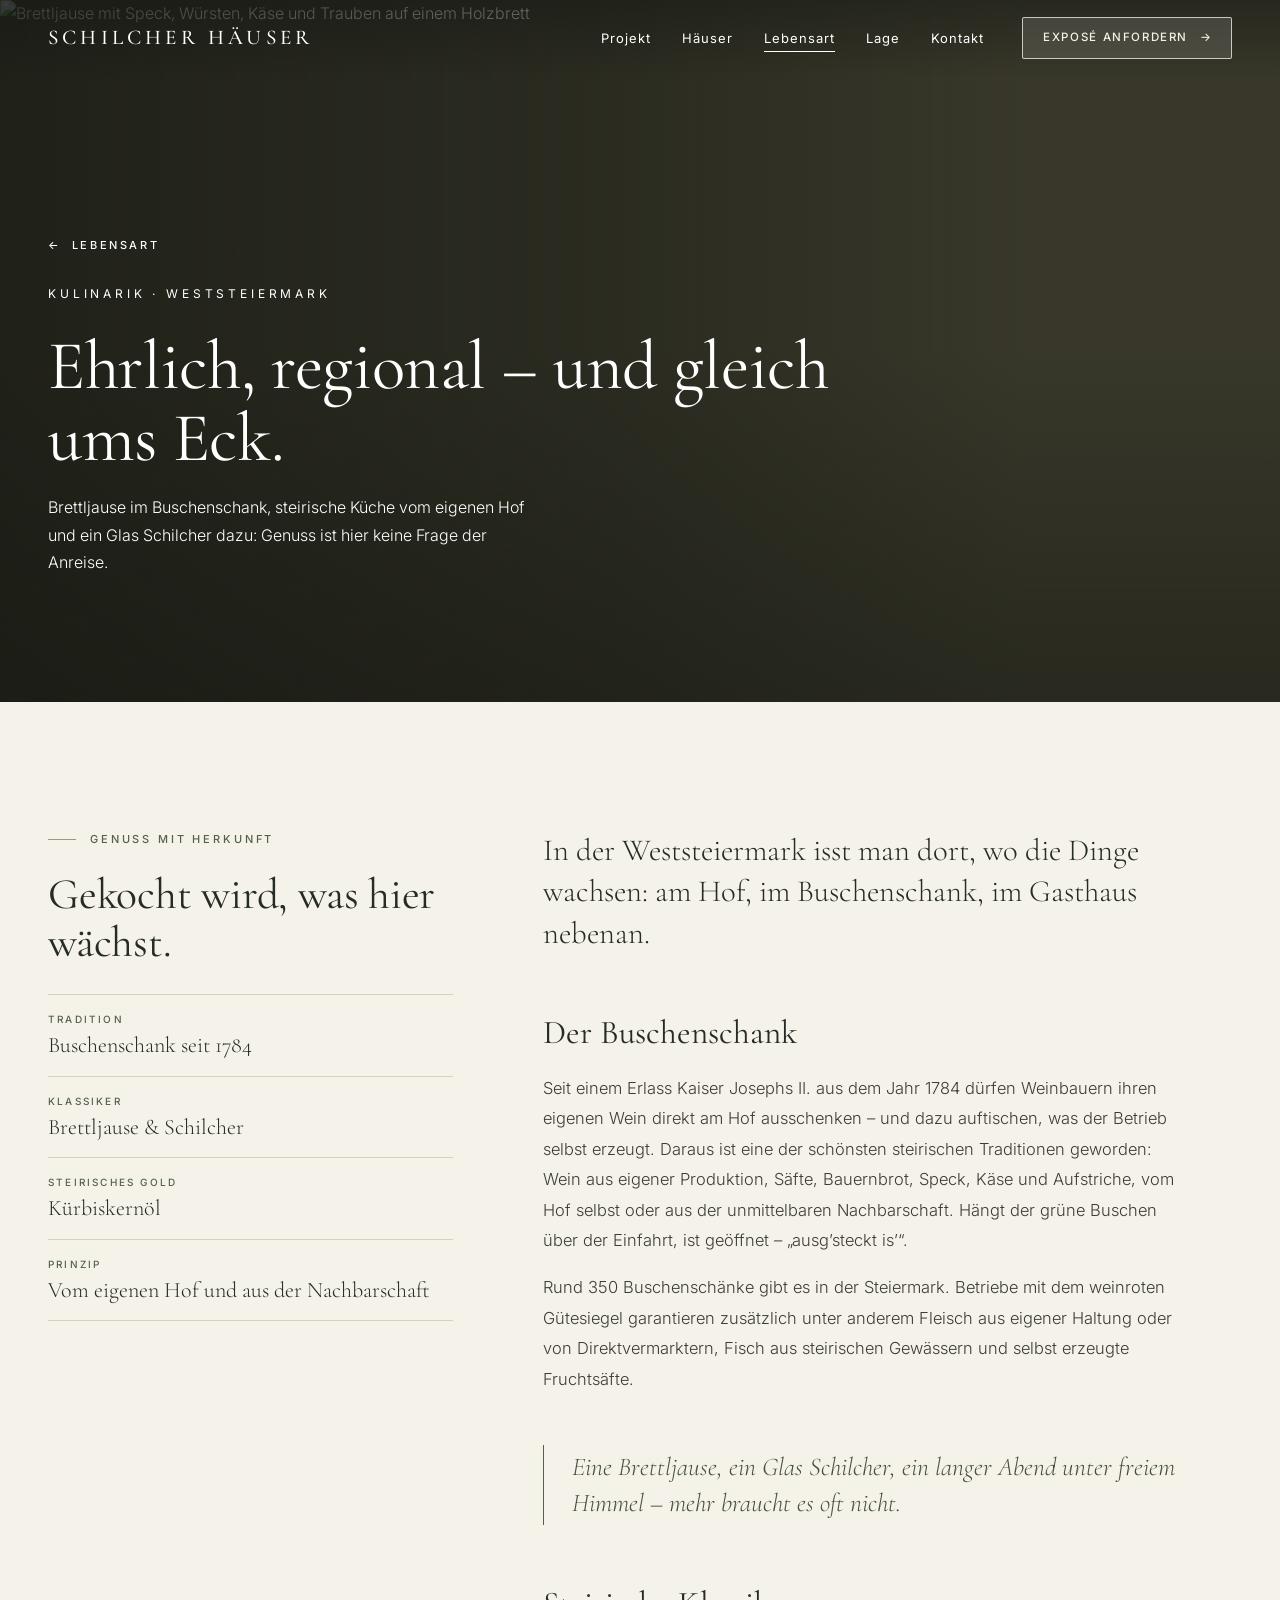
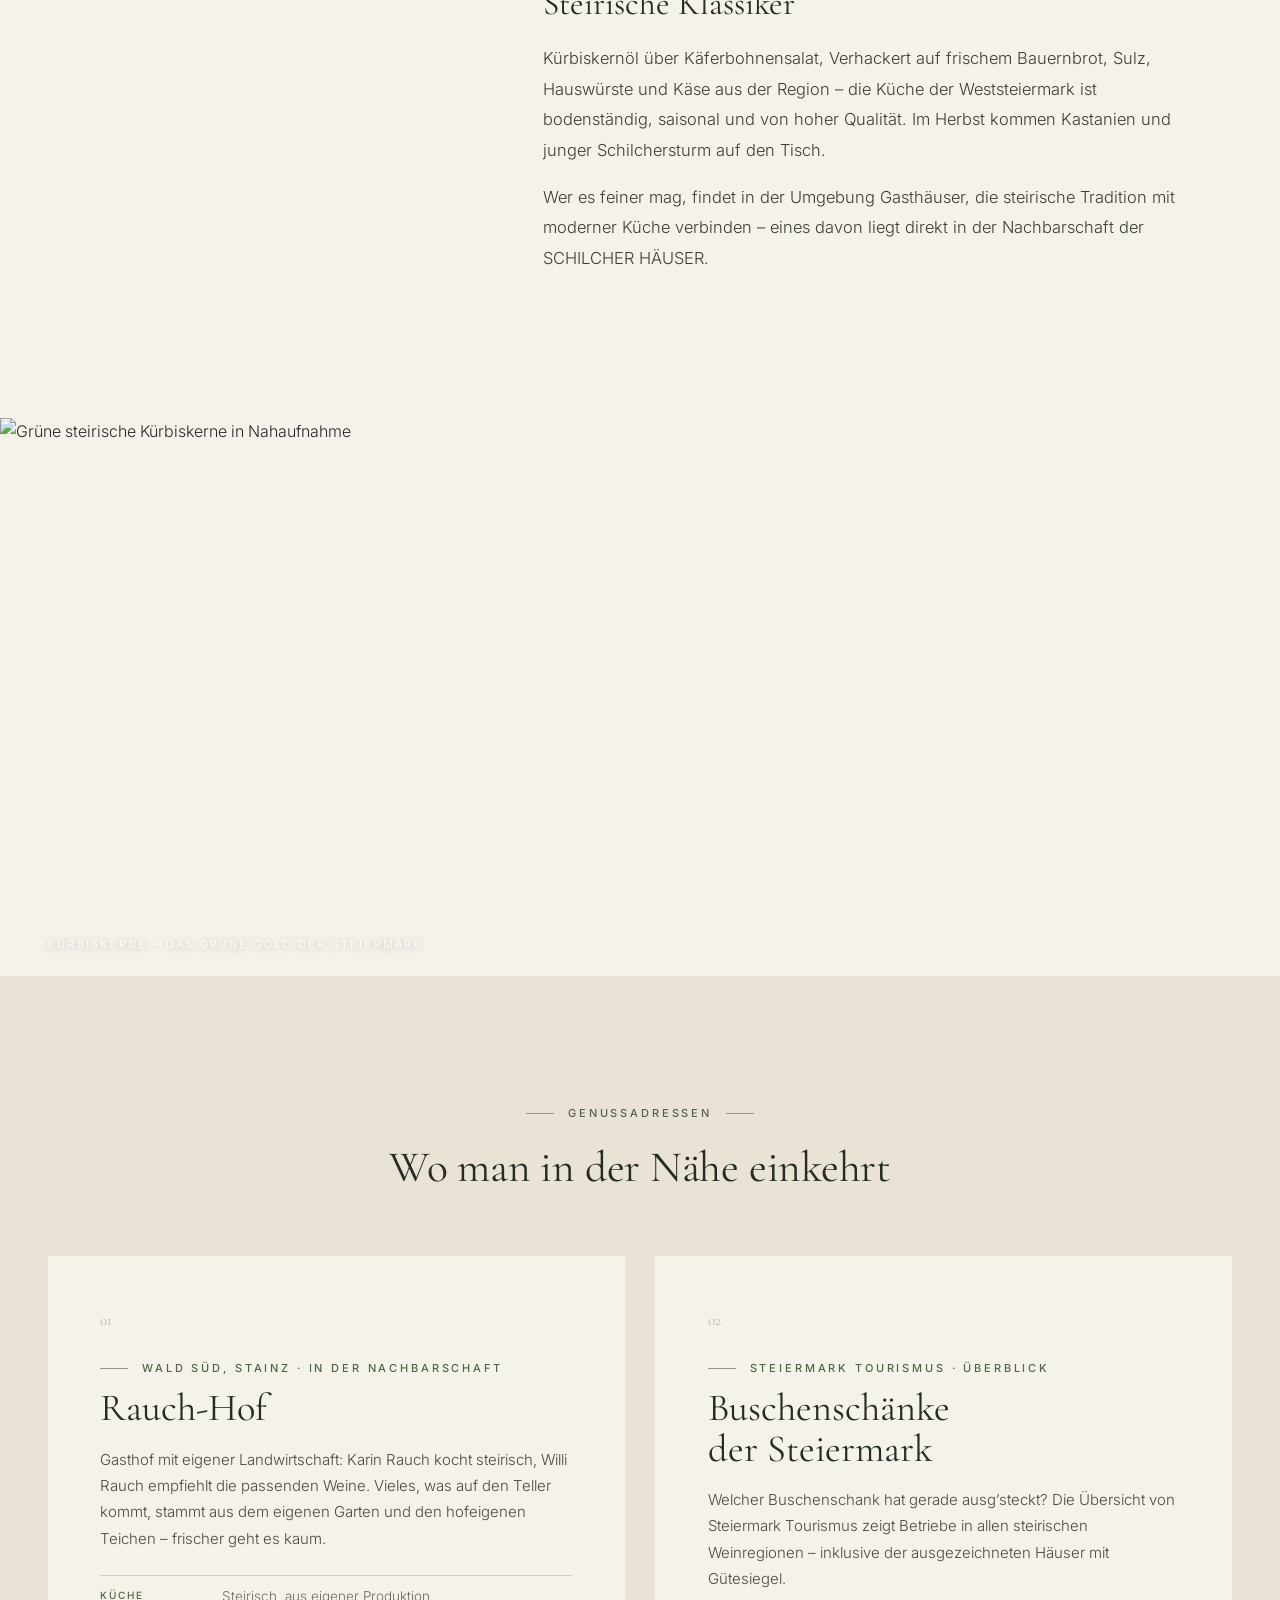
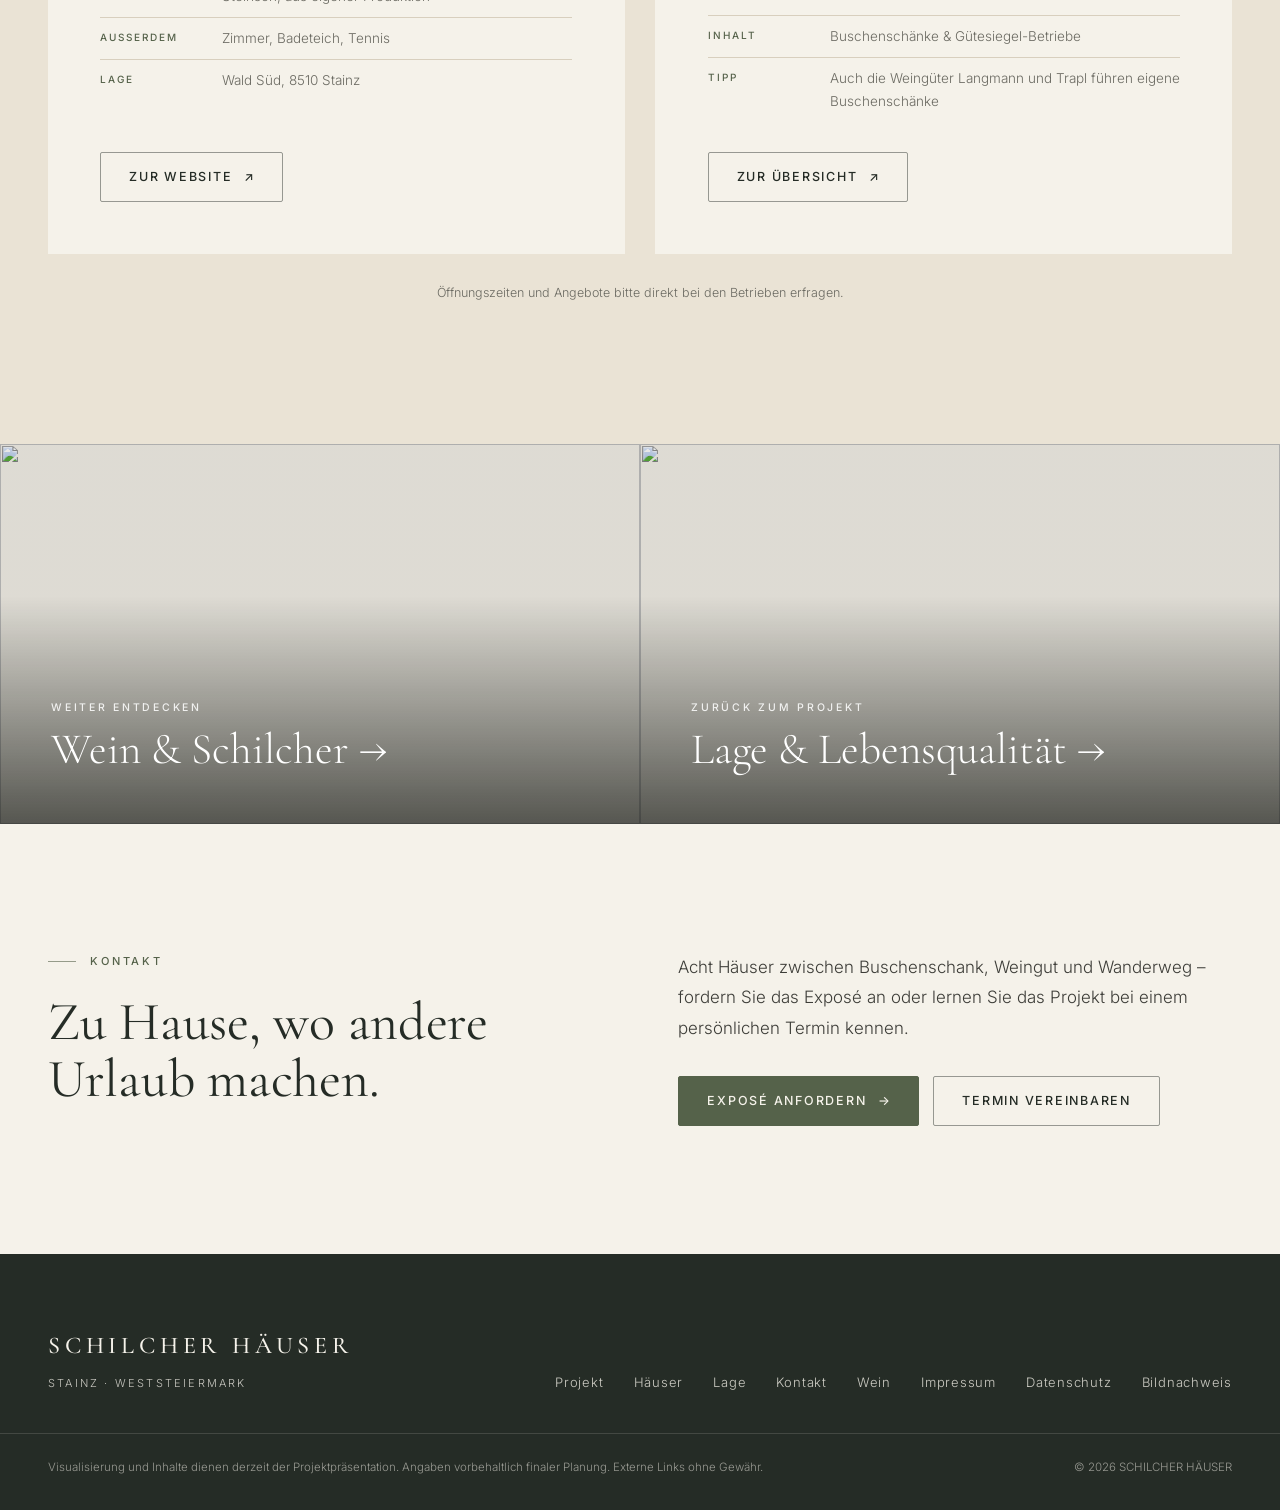
==== commit 47487b68: "Regionale Bilder aus Stainz und der Steiermark, Bildnachweis - Hero: steirische Weinhügel; Intro: Sc" ====
--- a/kulinarik.html
+++ b/kulinarik.html
@@ -162,6 +162,7 @@
       <a href="wein.html">Wein</a>
       <button type="button" data-modal="impressum">Impressum</button>
       <button type="button" data-modal="datenschutz">Datenschutz</button>
+      <button type="button" data-modal="bildnachweis">Bildnachweis</button>
     </nav>
   </div>
   <div class="container footer-bottom">
--- a/css/styles.css
+++ b/css/styles.css
@@ -572,6 +572,9 @@
 
 .modal-text { max-width: min(560px, calc(100vw - 32px)); padding: clamp(36px, 5vw, 52px); }
 .modal-text p:not(.eyebrow) { color: #4a4a43; }
+.credits { margin: 0 0 18px; padding-left: 18px; font-size: 13.5px; line-height: 1.6; color: #4a4a43; }
+.credits li { margin-bottom: 8px; }
+.credits a { color: var(--olive); }
 
 /* ---------- Scroll-Reveal ---------- */
 .reveal { opacity: 0; transform: translateY(26px); transition: opacity 1.1s var(--ease), transform 1.1s var(--ease); }
